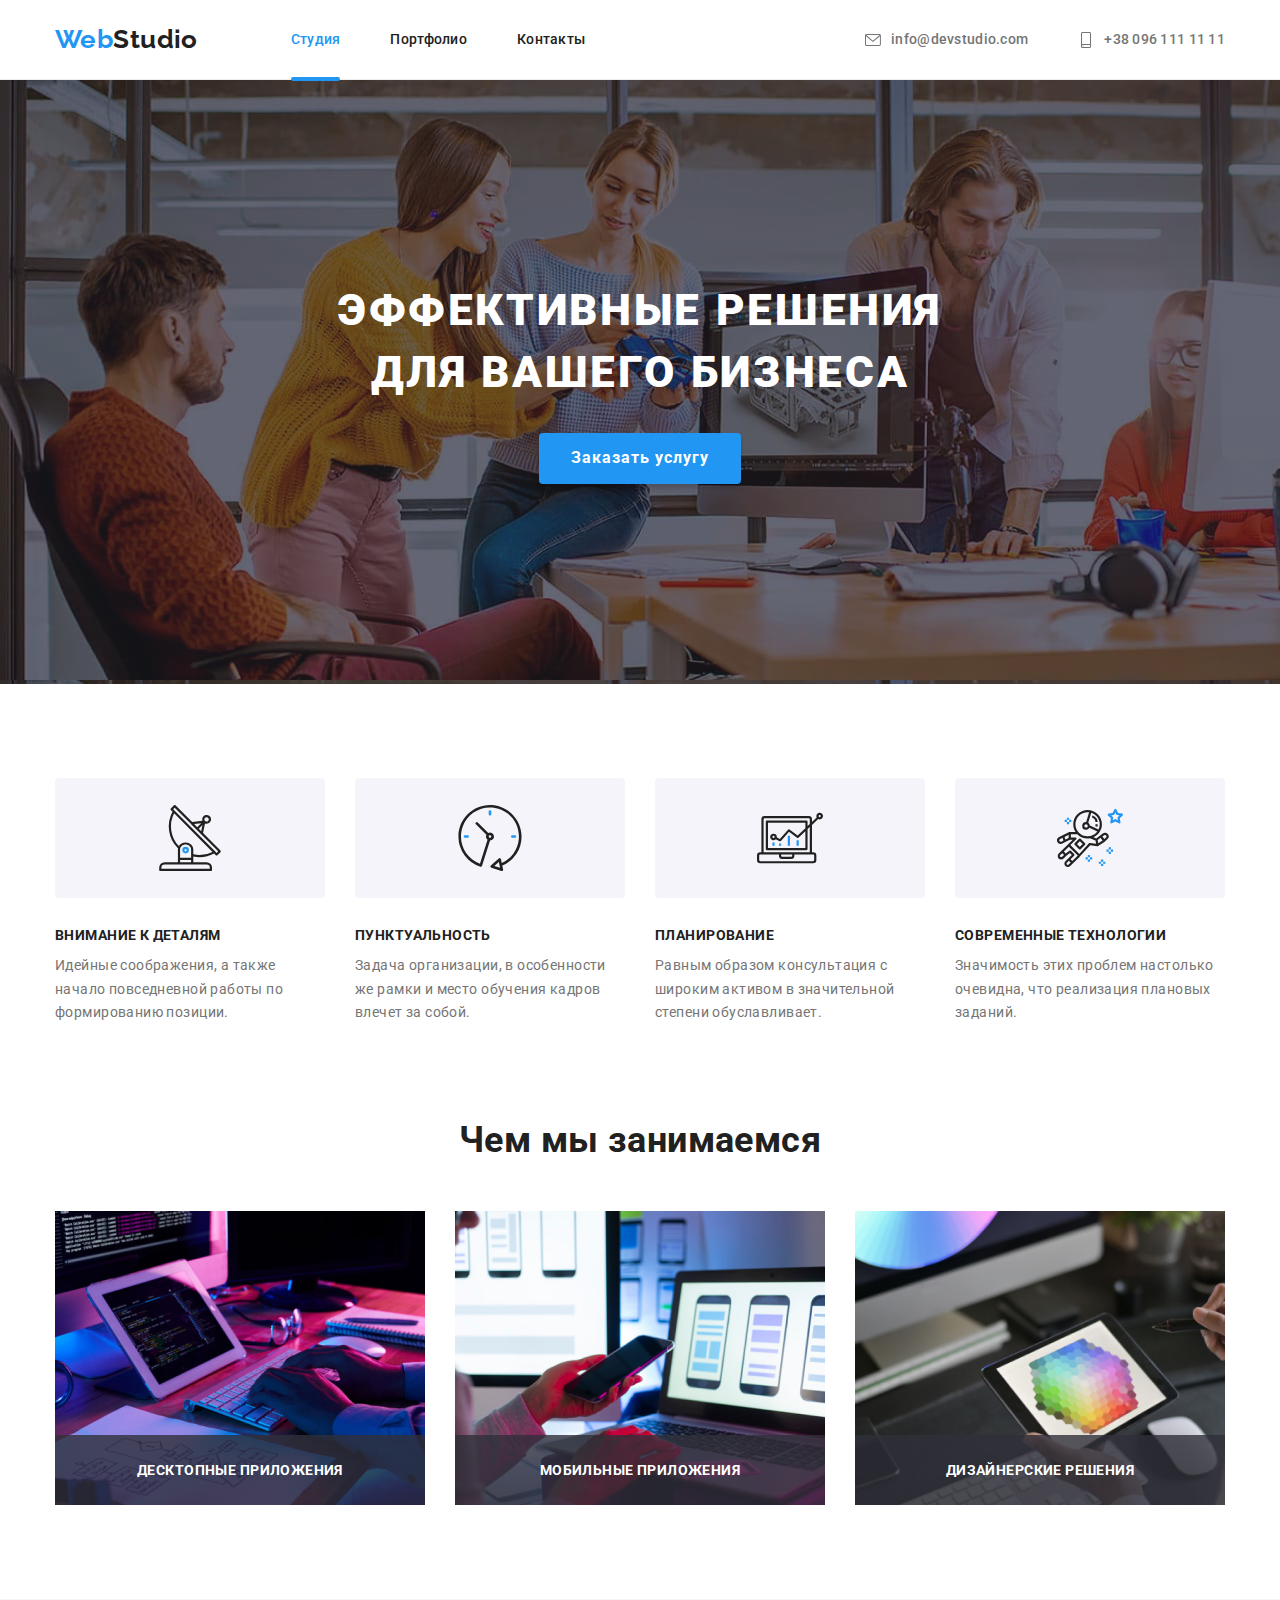
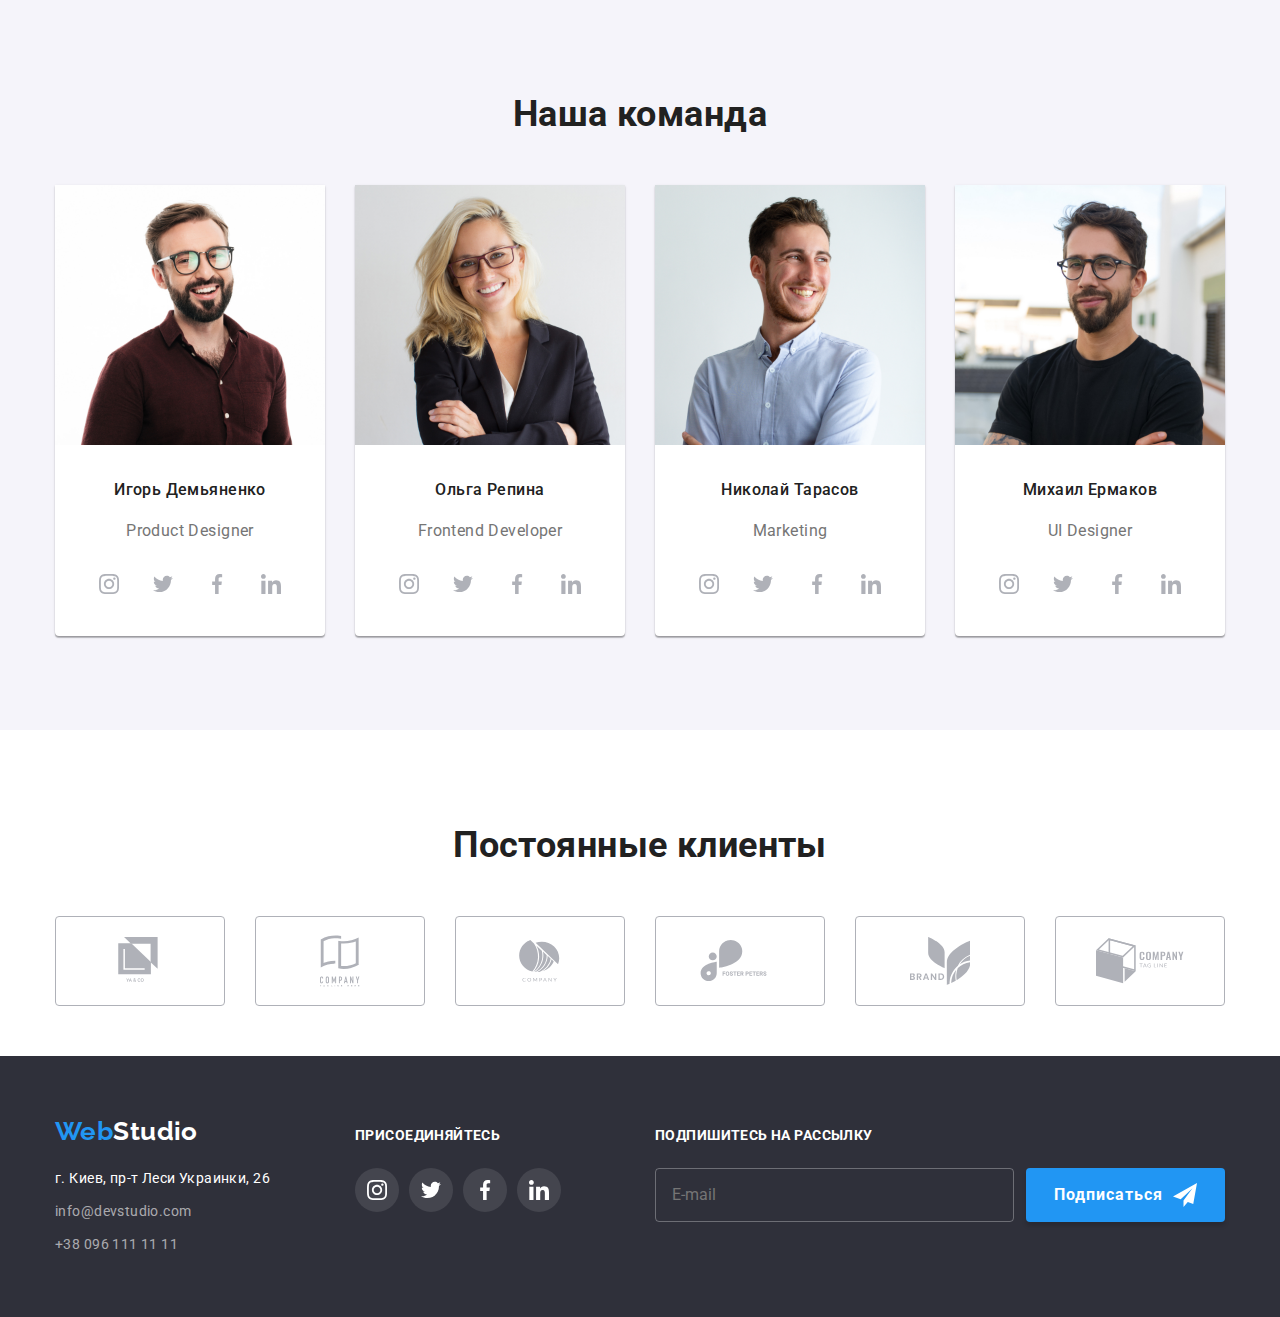
==== index.html @ aa7d192a "Добавляет проэкт с предыдущего д/з" ====
<!DOCTYPE html>
<html lang="ru">
  <head>
    <meta charset="UTF-8" />
    <meta name="viewport" content="width=device-width, initial-scale=1.0" />
    <title>Web Studio</title>
    <link rel="preconnect" href="https://fonts.gstatic.com" />
    <link
      href="https://fonts.googleapis.com/css2?family=Raleway:wght@700&family=Roboto:wght@400;500;700;900&display=swap"
      rel="stylesheet"
    />
    <link
      rel="stylesheet"
      href="https://cdnjs.cloudflare.com/ajax/libs/modern-normalize/1.0.0/modern-normalize.min.css"
    />
    <link rel="stylesheet" href="./css/common.css" />
    <link rel="stylesheet" href="./css/styles.css" />
  </head>

  <body>
    <header class="header-page">
      <div class="container header-container">
        <nav class="nav-container">
          <a href="./index.html" class="logo logo-for-header">Web<span class="logo-header">Studio</span></a>

          <ul class="site-nav list">
            <li class="site-nav-item"><a href="./index.html" class="link current">Студия</a></li>
            <li class="site-nav-item"><a href="./portfolio.html" class="link">Портфолио</a></li>
            <li class="site-nav-item"><a href="#" class="link">Контакты</a></li>
          </ul>
        </nav>
        <ul class="site-contacts list">
          <li class="site-contacts-item mail-with-margin">
            <a href="mailto:info@devstudio.com" class="link-contacts">
              <svg class="contact-icon">
                <use href="./img/icons/sprite.svg#icon-header-icon-envelope"></use>
              </svg>
              info@devstudio.com</a
            >
          </li>
          <li class="site-contacts-item">
            <a href="tel:+380961111111" class="link-contacts">
              <svg class="contact-icon">
                <use href="./img/icons/sprite.svg#icon-header-icon-smartphone"></use>
              </svg>
              +38 096 111 11 11</a
            >
          </li>
        </ul>
      </div>
    </header>
    <main>
      <!-- Герой -->

      <section class="hero">
        <div class="container">
          <div class="hero-container">
            <h1 class="hero-title">Эффективные решения для вашего бизнеса</h1>
            <button type="button" class="main-button" data-modal-open>Заказать услугу</button>
          </div>
        </div>
      </section>

      <!-- Особенности -->
      <section class="section features">
        <div class="container">
          <h2 class="section-title visually-hidden">Наши особенности</h2>
          <ul class="feature-list list">
            <li class="feature-list-item icon-antenna">
              <h3 class="title">Внимание к деталям</h3>
              <p class="text">Идейные соображения, а также начало повседневной работы по формированию позиции.</p>
            </li>
            <li class="feature-list-item icon-diagram">
              <h3 class="title">Пунктуальность</h3>
              <p class="text">Задача организации, в особенности же рамки и место обучения кадров влечет за собой.</p>
            </li>
            <li class="feature-list-item icon-clock">
              <h3 class="title">Планирование</h3>
              <p class="text">Равным образом консультация с широким активом в значительной степени обуславливает.</p>
            </li>
            <li class="feature-list-item icon-astronaut">
              <h3 class="title">Современные технологии</h3>
              <p class="text">Значимость этих проблем настолько очевидна, что реализация плановых заданий.</p>
            </li>
          </ul>
        </div>
      </section>

      <!-- Чем мы занимаемся -->
      <section class="section works">
        <div class="container">
          <h2 class="section-title">Чем мы занимаемся</h2>
          <ul class="work-list list">
            <li class="work-list-item">
              <div class="work-list-container">
                <img src="./img/box_1.jpg" alt="Программист пишет код" width="370" height="294" class="img" />
                <p class="work-description">Десктопные приложения</p>
              </div>
            </li>
            <li class="work-list-item">
              <div class="work-list-container">
                <img
                  src="./img/box_2.jpg"
                  alt="Команда дизайнеров работает над интерфейсом мобильного телефона"
                  width="370"
                  height="294"
                  class="img"
                />
                <p class="work-description">Мобильные приложения</p>
              </div>
            </li>
            <li class="work-list-item">
              <div class="work-list-container">
                <img
                  src="./img/box_3.jpg"
                  alt="Веб-дизанер работает с графическим планшетом для выбора цвета"
                  width="370"
                  height="294"
                  class="img"
                />
                <p class="work-description">Дизайнерские решения</p>
              </div>
            </li>
          </ul>
        </div>
      </section>

      <!-- Наша команда -->
      <section class="section team-section">
        <div class="container">
          <h2 class="section-title">Наша команда</h2>
          <ul class="team-list list">
            <li class="team-list-item">
              <div class="content-card-team">
                <img
                  src="./img/team_card_1.jpg"
                  alt="Портрет сотрудника веб-студии"
                  width="270"
                  height="260"
                  class="img"
                />
              </div>
              <div class="footer-card-team">
                <h3 class="title">Игорь Демьяненко</h3>
                <p lang="en" class="text">Product Designer</p>
                <ul class="social-list list">
                  <li class="social-link-item">
                    <a href="#" class="social-link link"
                      ><svg class="social-icon" width="20px" height="20px">
                        <use href="./img/icons/sprite.svg#icon-instagram"></use></svg
                    ></a>
                  </li>
                  <li class="social-link-item">
                    <a href="#" class="social-link link"
                      ><svg class="social-icon" width="20px" height="20px">
                        <use href="./img/icons/sprite.svg#icon-twitter"></use></svg
                    ></a>
                  </li>
                  <li class="social-link-item">
                    <a href="#" class="social-link link"
                      ><svg class="social-icon" width="20px" height="20px">
                        <use href="./img/icons/sprite.svg#icon-facebook"></use></svg
                    ></a>
                  </li>
                  <li class="social-link-item">
                    <a href="#" class="social-link link"
                      ><svg class="social-icon" width="20px" height="20px">
                        <use href="./img/icons/sprite.svg#icon-linkedin"></use></svg
                    ></a>
                  </li>
                </ul>
              </div>
            </li>
            <li class="team-list-item">
              <div class="content-card-team">
                <img
                  src="./img/team_card_2.jpg"
                  alt="Портрет сотрудника веб-студии"
                  width="270"
                  height="260"
                  class="img"
                />
              </div>
              <div class="footer-card-team">
                <h3 class="title">Ольга Репина</h3>
                <p lang="en" class="text">Frontend Developer</p>
                <ul class="social-list list">
                  <li class="social-link-item">
                    <a href="#" class="social-link link"
                      ><svg class="social-icon" width="20px" height="20px">
                        <use href="./img/icons/sprite.svg#icon-instagram"></use></svg
                    ></a>
                  </li>
                  <li class="social-link-item">
                    <a href="#" class="social-link link"
                      ><svg class="social-icon" width="20px" height="20px">
                        <use href="./img/icons/sprite.svg#icon-twitter"></use></svg
                    ></a>
                  </li>
                  <li class="social-link-item">
                    <a href="#" class="social-link link"
                      ><svg class="social-icon" width="20px" height="20px">
                        <use href="./img/icons/sprite.svg#icon-facebook"></use></svg
                    ></a>
                  </li>
                  <li class="social-link-item">
                    <a href="#" class="social-link link"
                      ><svg class="social-icon" width="20px" height="20px">
                        <use href="./img/icons/sprite.svg#icon-linkedin"></use></svg
                    ></a>
                  </li>
                </ul>
              </div>
            </li>
            <li class="team-list-item">
              <div class="content-card-team">
                <img
                  src="./img/team_card_3.jpg"
                  alt="Портрет сотрудника веб-студии"
                  width="270"
                  height="260"
                  class="img"
                />
              </div>
              <div class="footer-card-team">
                <h3 class="title">Николай Тарасов</h3>
                <p lang="en" class="text">Marketing</p>
                <ul class="social-list list">
                  <li class="social-link-item">
                    <a href="#" class="social-link link"
                      ><svg class="social-icon" width="20px" height="20px">
                        <use href="./img/icons/sprite.svg#icon-instagram"></use></svg
                    ></a>
                  </li>
                  <li class="social-link-item">
                    <a href="#" class="social-link link"
                      ><svg class="social-icon" width="20px" height="20px">
                        <use href="./img/icons/sprite.svg#icon-twitter"></use></svg
                    ></a>
                  </li>
                  <li class="social-link-item">
                    <a href="#" class="social-link link"
                      ><svg class="social-icon" width="20px" height="20px">
                        <use href="./img/icons/sprite.svg#icon-facebook"></use></svg
                    ></a>
                  </li>
                  <li class="social-link-item">
                    <a href="#" class="social-link link"
                      ><svg class="social-icon" width="20px" height="20px">
                        <use href="./img/icons/sprite.svg#icon-linkedin"></use></svg
                    ></a>
                  </li>
                </ul>
              </div>
            </li>
            <li class="team-list-item">
              <div class="content-card-team">
                <img
                  src="./img/team_card_4.jpg"
                  alt="Портрет сотрудника веб-студии"
                  width="270"
                  height="260"
                  class="img"
                />
              </div>
              <div class="footer-card-team">
                <h3 class="title">Михаил Ермаков</h3>
                <p lang="en" class="text">UI Designer</p>
                <ul class="social-list list">
                  <li class="social-link-item">
                    <a href="#" class="social-link"
                      ><svg class="social-icon" width="20px" height="20px">
                        <use href="./img/icons/sprite.svg#icon-instagram"></use></svg
                    ></a>
                  </li>
                  <li class="social-link-item">
                    <a href="#" class="social-link"
                      ><svg class="social-icon" width="20px" height="20px">
                        <use href="./img/icons/sprite.svg#icon-twitter"></use></svg
                    ></a>
                  </li>
                  <li class="social-link-item">
                    <a href="#" class="social-link"
                      ><svg class="social-icon" width="20px" height="20px">
                        <use href="./img/icons/sprite.svg#icon-facebook"></use></svg
                    ></a>
                  </li>
                  <li class="social-link-item">
                    <a href="#" class="social-link"
                      ><svg class="social-icon" width="20px" height="20px">
                        <use href="./img/icons/sprite.svg#icon-linkedin"></use></svg
                    ></a>
                  </li>
                </ul>
              </div>
            </li>
          </ul>
        </div>
      </section>

      <!-- Клиенты -->
      <section class="section client-section">
        <div class="container">
          <h2 class="section-title">Постоянные клиенты</h2>
          <ul class="client-list list">
            <li class="client-item">
              <a href="#" class="client-link">
                <svg class="client-icon" width="44px" height="48px">
                  <use href="./img/icons/sprite.svg#icon-logo-1"></use>
                </svg>
              </a>
            </li>
            <li class="client-item">
              <a href="#" class="client-link">
                <svg class="client-icon" width="40px" height="52px">
                  <use href="./img/icons/sprite.svg#icon-logo-2"></use>
                </svg>
              </a>
            </li>
            <li class="client-item">
              <a href="#" class="client-link">
                <svg class="client-icon" width="41px" height="42px">
                  <use href="./img/icons/sprite.svg#icon-logo-3"></use>
                </svg>
              </a>
            </li>
            <li class="client-item">
              <a href="#" class="client-link">
                <svg class="client-icon" width="80px" height="42px">
                  <use href="./img/icons/sprite.svg#icon-logo-4"></use>
                </svg>
              </a>
            </li>
            <li class="client-item">
              <a href="#" class="client-link">
                <svg class="client-icon" width="60px" height="48px">
                  <use href="./img/icons/sprite.svg#icon-logo-5"></use>
                </svg>
              </a>
            </li>
            <li class="client-item">
              <a href="#" class="client-link">
                <svg class="client-icon" width="88px" height="46px">
                  <use href="./img/icons/sprite.svg#icon-logo-6"></use>
                </svg>
              </a>
            </li>
          </ul>
        </div>
      </section>
    </main>

    <footer class="footer-page">
      <div class="container all-footer">
        <!--  ADDRESS  -->

        <div class="footer-container">
          <a href="./index.html" class="logo logo-for-footer">Web<span class="logo-footer">Studio</span></a>
          <address class="address-container">
            <ul class="address-list list">
              <li class="address-list-item">
                <a href="https://goo.gl/maps/Ahhb2B3hDKV3ZpVi9" class="text" target="_blank" rel="noopener noreferrer"
                  >г. Киев, пр-т Леси Украинки, 26</a
                >
              </li>
              <li class="address-list-item"><a href="mailto:info@devstudio.com" class="link">info@devstudio.com</a></li>
              <li class="address-list-item"><a href="tel:+380961111111" class="link">+38 096 111 11 11</a></li>
            </ul>
          </address>
        </div>

        <!--  JOIN  -->

        <div class="footer-container join-container">
          <p class="text"><strong class="join">присоединяйтесь</strong></p>
          <ul class="social-list-footer list">
            <li class="social-link-item">
              <a href="#" class="social-link social-footer"
                ><svg class="social-icon" width="20px" height="20px">
                  <use href="./img/icons/sprite.svg#icon-instagram"></use></svg
              ></a>
            </li>
            <li class="social-link-item">
              <a href="#" class="social-link social-footer"
                ><svg class="social-icon" width="20px" height="20px">
                  <use href="./img/icons/sprite.svg#icon-twitter"></use></svg
              ></a>
            </li>
            <li class="social-link-item">
              <a href="#" class="social-link social-footer"
                ><svg class="social-icon" width="20px" height="20px">
                  <use href="./img/icons/sprite.svg#icon-facebook"></use></svg
              ></a>
            </li>
            <li class="social-link-item">
              <a href="#" class="social-link social-footer"
                ><svg class="social-icon" width="20px" height="20px">
                  <use href="./img/icons/sprite.svg#icon-linkedin"></use></svg
              ></a>
            </li>
          </ul>
        </div>

        <!--  SIGN UP  -->

        <div class="footer-container mailing-container">
          <p class="text"><strong class="join">Подпишитесь на рассылку</strong></p>

          <form class="form-mailing">
            <input type="email" class="form-field-mailing" name="mailing" id="mailing" placeholder="E-mail" />
            <button type="submit" class="main-button send-btn">Подписаться</button>
          </form>
        </div>
      </div>
    </footer>

    <!--  MODAL WINDOW -->

    <div class="backdrop is-hidden" data-modal>
      <div class="modal">
        <button type="button" class="close-modal-button" data-modal-close>
          <svg class="close-button-icon" width="18px" height="18px">
            <use href="./img/icons/sprite.svg#icon-close-button"></use>
          </svg>
        </button>
        <p class="modal-title">Оставьте свои данные, мы вам перезвоним</p>

        <form class="modal-form">
          <div class="form-group">
            <label for="user-name">Имя</label>
            <div class="form-field">
              <input type="text" name="user-name" class="form-input" id="user-name" />
              <svg class="icon" width="18px" height="18px">
                <use href="./img/icons/sprite.svg#person-form"></use>
              </svg>
            </div>
          </div>

          <div class="form-group">
            <label for="user-phone">Телефон</label>
            <div class="form-field">
              <input type="tel" name="user-phone" class="form-input" id="user-phone" />
              <svg class="icon" width="18px" height="18px">
                <use href="./img/icons/sprite.svg#phone-form"></use>
              </svg>
            </div>
          </div>

          <div class="form-group">
            <label for="user-email">Почта</label>
            <div class="form-field">
              <input type="email" name="user-email" class="form-input" id="user-email" />
              <svg class="icon" width="18px" height="18px">
                <use href="./img/icons/sprite.svg#email-form"></use>
              </svg>
            </div>
          </div>

          <div class="form-group comment">
            <label for="user-comment">Комментарий</label>
            <textarea name="user-comment" id="user-comment" placeholder="Введите текст"></textarea>
          </div>

          <div class="agreement">
            <input type="checkbox" class="agreement-field visually-hidden" name="user-agreement" id="user-agreement" />
            <label for="user-agreement" class="agreement-label"
              >Соглашаюсь с рассылкой и принимаю
              <a href="#" class="agreement-conditions-link"> Условия договора</a></label
            >
          </div>
          <button type="submit" class="main-button send-modal-btn">Отправить</button>
        </form>
      </div>
    </div>
    <script src="./js/modal.js"></script>
  </body>
</html>
---- css/common.css ----
body {
  background-color: var(--primary-bg-color);
  color: var(--text-main-color);

  font-family: Roboto, sans-serif;
  font-weight: 400;
  letter-spacing: 0.03em;
  font-size: 14px;
  line-height: 1.7;
}

:root {
  --text-main-color: #757575;
  --title-text-color: #212121;
  --accent-color: #2196f3;
  --primary-bg-color: #ffffff;
  --secondary-bg-color: #2f303a;
  --primary-white-color: #ffffff;
  --secondary-white-color: rgba(255, 255, 255, 0.6);
  --primary-bg-button: #f5f4fa;
  --icons-color: #afb1b8;
}

/* основной цвет фона #FFFFFF */
/* цвет основного текста #757575 */
/*вторичный цвет #212121 */
/* акцент #2196F3 */
/* белый #FFFFFF */
/*белый с прозрачностью rgba(255, 255, 255, 0.6) */
/* цвет фона шапки и футера #2F303A */
/* вторичный цвет фона #F5F4FA */
/* 1200*/

h1,
h2,
h3,
h4,
h5,
h6 {
  margin: 0;
}

ul,
ol {
  margin: 0;
  padding: 0;
}

p {
  margin: 0;
}

.img {
  display: block;
  max-width: 100%;
  height: auto;
}

.list {
  list-style: none;
}

.link {
  text-decoration: none;
}

.container {
  width: 1200px;
  padding-left: 15px;
  padding-right: 15px;
  margin-left: auto;
  margin-right: auto;
  /* outline: 2px solid tomato; */
}

/* ======== HEADER ======== */
/* ======== Site-nav ======== */

.header-page {
  padding-top: 24px;
  padding-bottom: 24px;
  border-bottom: 1px solid #ececec;
}

.container.header-container {
  display: flex;
  align-items: center;
}

.nav-container {
  display: flex;
  align-items: center;

  margin-right: auto;
}

.logo {
  color: #2196f3;
  text-decoration: none;

  font-family: Raleway;
  font-weight: 700;
  font-size: 26px;
  line-height: 1.2;
}

.logo.logo-for-header {
  margin-right: 93px;
}

.logo-header {
  color: #212121;
}

.site-nav {
  font-weight: 500;
  line-height: 1.14;
  letter-spacing: 0.02em;

  display: flex;
}

.site-nav-item {
  margin-right: 50px;
}

.site-nav-item:last-child {
  margin-right: 0;
}

.site-nav .link {
  color: var(--title-text-color);
  text-decoration: none;
  display: block;

  transition: color 250ms cubic-bezier(0.4, 0, 0.2, 1);
}

.site-nav .link:hover,
.site-nav .link:focus {
  color: var(--accent-color);
}

.link.current {
  position: relative;
  display: inline-block;
  color: var(--accent-color);
}

.link.current::after {
  content: '';
  position: absolute;
  display: block;
  width: 100%;
  height: 4px;
  bottom: -212%;
  left: 0;
  background-color: var(--accent-color);
  border-radius: 2px;
}

/* ========= Contacts ========= */

.site-contacts {
  font-weight: 500;
  line-height: 1.14;
  letter-spacing: 0.02em;

  display: flex;
  align-items: center;
}

.link-contacts {
  color: var(--text-main-color);
  text-decoration: none;

  transition: color 250ms cubic-bezier(0.4, 0, 0.2, 1);
}

.link-contacts:hover,
.link-contacts:focus {
  color: var(--accent-color);
}

.mail-with-margin {
  margin-right: 50px;
}

.link-contacts {
  display: flex;
  justify-content: center;
  padding-top: 2px;
  padding-bottom: 2px;
}

.contact-icon {
  fill: currentColor;
  width: 16px;
  height: 16px;
  margin-right: 10px;
}

/* ======== END HEADER ======== */

/* ======== FOOTER ======== */

.container.all-footer {
  display: flex;
  align-items: baseline;
  justify-content: space-between;
}

/* ======== ADDRESS ======== */

.footer-container {
  width: 270px;
}

.logo.logo-for-footer {
  display: block;
  margin-bottom: 20px;
}

.logo-footer {
  color: #ffffff;
}

.footer-page {
  padding-top: 60px;
  padding-bottom: 60px;
  background-color: var(--secondary-bg-color);
}

.address-container {
  display: flex;
  align-items: center;
}

.address-list {
  font-style: normal;
  font-size: 14px;
  line-height: 1.7;

  display: flex;
  flex-direction: column;
}

.address-list-item {
  margin-bottom: 9px;
}

.address-list-item:last-child {
  margin-bottom: 0;
}

.address-list-item .text {
  color: var(--primary-white-color);
  text-decoration: none;
}

.address-list-item > .link {
  color: var(--secondary-white-color);
  text-decoration: none;

  transition: color 250ms cubic-bezier(0.4, 0, 0.2, 1);
}

.address-list-item > .link:hover,
.address-list-item > .link:focus {
  color: var(--accent-color);
}

/* ======== END ADDRESS ======== */

/* ======== JOIN SOCIAL LINKS ======== */

.join {
  text-transform: uppercase;
}

.footer-container > .text {
  margin-bottom: 20px;
  color: var(--primary-white-color);
}

.social-list-footer {
  display: flex;
}

.social-link.social-footer {
  background-color: rgba(255, 255, 255, 0.1);
  border-radius: 50%;
  color: #ffffff;
}
/* ======== END JOIN SOCIAL LINKS ======== */

/* ======== SIGN UP FORM ======== */

.footer-container.mailing-container {
  width: 570px;
}

.main-button.send-btn {
  padding-right: 28px;
  padding-left: 28px;
  display: flex;
  justify-content: center;
  align-items: center;
}

.main-button.send-btn::after {
  content: '';
  display: inline-block;
  width: 24px;
  height: 24px;
  margin-left: 10px;

  background-image: url(../img/icons/send.svg);
  background-size: contain;
  background-repeat: no-repeat;
}

.form-mailing {
  display: flex;
}

.form-field-mailing {
  display: block;
  background-color: transparent;
  border: 1px solid rgba(255, 255, 255, 0.3);
  border-radius: 4px;
  outline: none;

  flex-grow: 1;
  padding: 16px 16px;
  margin-right: 12px;

  font-size: 16px;
  line-height: 1.25;
  color: #fff;

  transition: border-color 250ms cubic-bezier(0.4, 0, 0.2, 1);
}

.form-field-mailing:focus {
  border-color: var(--accent-color);
}

.form-field-mailing input::placeholder {
  font-size: 16px;
  line-height: 1.25;
  color: rgba(255, 255, 255, 0.6);
}

/* ======== END SIGN UP FORM ======== */

/* ======== END FOOTER ======== */

/* Hidden header */

.visually-hidden {
  position: absolute !important;
  clip: rect(1px 1px 1px 1px);
  clip: rect(1px, 1px, 1px, 1px);
  padding: 0 !important;
  border: 0 !important;
  height: 1px !important;
  width: 1px !important;
  overflow: hidden;
}

/* ======== END FOOTER ======== */
---- css/styles.css ----
/* ======== index.html ======== */

/* ================= HERO ================= */

.hero {
  text-align: center;

  border-color: var(--secondary-bg-color);
  background-image: linear-gradient(to right, rgba(47, 48, 58, 0.4), rgba(47, 48, 58, 0.4)), url(../img/hero.jpg);
  max-width: 1600px;
  margin-right: auto;
  margin-left: auto;
}

.hero-container {
  max-width: 700px;
  margin-left: auto;
  margin-right: auto;
  padding-bottom: 200px;
  padding-top: 200px;
}

.hero-title {
  color: #ffffff;

  font-weight: 900;
  font-size: 44px;
  line-height: 1.4;
  letter-spacing: 0.06em;
  text-transform: uppercase;

  margin-bottom: 30px;
}

.main-button {
  padding: 10px 32px;

  color: #ffffff;
  background-color: var(--accent-color);
  box-shadow: 0px 4px 4px rgba(0, 0, 0, 0.15);
  border-radius: 4px;
  border: none;

  font-family: inherit;
  font-weight: 700;
  font-size: 16px;
  line-height: 1.9;
  letter-spacing: 0.06em;
  cursor: pointer;
  transition: background-color 250ms cubic-bezier(0.4, 0, 0.2, 1);
}

.main-button:hover,
.main-button:focus {
  background-color: #188ce8;
}

/* ======== END HERO ======== */

/* ======== COMPONENTS ======== */

.section .section-title {
  color: var(--title-text-color);

  font-weight: 700;
  font-size: 36px;
  line-height: 1.17;
  text-align: center;

  margin-bottom: 50px;
}

/* ======== END COMPONENTS ======== */

/* ======== FEATURES ======== */

.section.features {
  padding-top: 94px;
  padding-bottom: 47px;
}

.feature-list {
  display: flex;
  flex-wrap: wrap;

  padding: 0;
  margin-top: -30px;
  margin-right: -30px;
  margin-bottom: 0;
}

.feature-list-item {
  flex-basis: calc(100% / 4 - 30px);
  margin-top: 30px;
  margin-right: 30px;
}

.feature-list-item:last-child {
  margin-right: 0;
}

.feature-list-item::before {
  content: '';
  display: block;
  height: 120px;
  background-color: var(--primary-bg-button);
  background-repeat: no-repeat;
  background-position: center;
  border-radius: 4px;
  margin-bottom: 30px;
}

.icon-antenna::before {
  content: '';
  background-image: url(../img/icons/features-antenna.svg);
  background-size: 66px 70px;
}

.icon-clock::before {
  content: '';
  background-image: url(../img/icons/features-clock.svg);
  background-size: 66px 70px;
}

.icon-diagram::before {
  content: '';
  background-image: url(../img/icons/features-diagram.svg);
  background-size: 66px 70px;
}

.icon-astronaut::before {
  content: '';
  background-image: url(../img/icons/features-astronaut.svg);
  background-size: 66px 70px;
}

.feature-list .title {
  color: var(--title-text-color);

  font-weight: 700;
  font-size: 14px;
  line-height: 1.14;
  text-transform: uppercase;

  margin-bottom: 10px;
}

/* ======== END FEATURES ======== */

/* ======== WORKS ======== */

.section.works {
  padding-top: 47px;
  padding-bottom: 94px;
}

.work-list {
  display: flex;
  align-items: center;

  margin-top: -30px;
  margin-right: -30px;
}

.work-list-item {
  margin-top: 30px;
  margin-right: 30px;
  width: calc(100% / 3 - 30px);
}

.work-list-container {
  position: relative;
  display: flex;
  justify-content: center;
  align-items: flex-end;
}

.work-list-container::before {
  content: '';
  position: absolute;
  left: 0;
  bottom: 0;
  width: 100%;
  height: 70px;
  background-color: rgba(47, 48, 58, 0.8);
}

.work-description {
  position: absolute;
  bottom: 27px;

  text-transform: uppercase;
  font-weight: 700;
  color: var(--primary-white-color);
  line-height: 1.143;

  /* overflow-x: auto; */
}

/* ======== END WORKS ======== */

/* ======== OUR TEAM ======== */

.team-list {
  display: flex;
  flex-wrap: wrap;
  margin-top: -30px;
  margin-right: -30px;
  margin-bottom: 0;
  padding-left: 0;
}

.team-list-item {
  background-color: #ffffff;

  margin-top: 30px;
  margin-right: 30px;
  flex-basis: calc(100% / 4 - 30px);

  border-radius: 0px 0px 4px 4px;
  box-shadow: 0px 1px 3px rgba(0, 0, 0, 0.12), 0px 1px 1px rgba(0, 0, 0, 0.14), 0px 2px 1px rgba(0, 0, 0, 0.2);
}

.team-list-item:last-child {
  margin-right: 0;
}

.footer-card-team {
  padding-top: 30px;
  padding-bottom: 30px;
}

.team-list .title {
  color: var(--title-text-color);

  font-weight: 500;
  font-size: 16px;
  line-height: 1.9;
  text-align: center;

  margin-bottom: 10px;
}

.team-list .text {
  font-size: 16px;
  line-height: 1.9;
  margin-bottom: 16px;
}

.team-list-item {
  text-align: center;
}

.team-section {
  background-color: #f5f4fa;
  padding-bottom: 94px;
  padding-top: 94px;
}

/* ======== END OUR TEAM ======== */

/* ======== SOCIAL LINKS ========= */

.social-list {
  display: flex;
  justify-content: center;
}

.social-link {
  display: inline-flex;
  justify-content: center;
  align-items: center;
  color: #afb1b8;
  width: 44px;
  height: 44px;
  border-radius: 50%;

  transition: color 250ms cubic-bezier(0.4, 0, 0.2, 1), background-color 250ms cubic-bezier(0.4, 0, 0.2, 1),
    border-radius 250ms cubic-bezier(0.4, 0, 0.2, 1);
}

.social-link-item:not(:nth-last-child(1)) {
  margin-right: 10px;
}

.social-icon {
  fill: currentColor;
  transition: fill 250ms cubic-bezier(0.4, 0, 0.2, 1);
}

.social-link:hover,
.social-link:focus {
  color: #ffffff;
  background-color: var(--accent-color);
  border-radius: 50%;
}

/* ======== END SOCIAL LINKS ======== */

/* ======== OUR CLIENTS ======== */

.client-section {
  padding-top: 94px;
  padding-bottom: 50px;
}

.client-list {
  display: flex;
  flex-wrap: wrap;
  margin-top: -30px;
  margin-right: -30px;
}

.client-item {
  margin-top: 30px;
  margin-right: 30px;
  flex-basis: calc(100% / 6 - 30px);
}

.client-link {
  display: flex;
  justify-content: center;
  align-items: center;
  width: 100%;
  height: 90px;

  color: var(--icons-color);
  border: 1px solid #afb1b8;
  border-radius: 4px;

  transition: color 250ms cubic-bezier(0.4, 0, 0.2, 1), border 250ms cubic-bezier(0.4, 0, 0.2, 1);
}

.client-link:hover,
.client-link:focus {
  color: var(--accent-color);
  border: 1px solid var(--accent-color);
}

.client-icon {
  fill: currentColor;
  transition: fill 250ms cubic-bezier(0.4, 0, 0.2, 1);
}
/* ======== END OUR CLIENTS ======== */

/* ======== portfolio.html ======== */

.portfolio-section {
  padding-top: 94px;
  padding-bottom: 94px;
}

/* ======== FILTERS MENU ======== */

.filter-list {
  display: flex;
  justify-content: center;
  margin-bottom: 50px;
}

.filter-list-item:not(:nth-last-child(1)) {
  margin-right: 8px;
}

.button {
  color: var(--title-text-color);
  background-color: var(--primary-bg-button);

  font-family: inherit;
  font-weight: 500;
  font-size: 16px;
  line-height: 1.6;
  letter-spacing: 0.03em;
  margin-right: 8px;

  border: none;
  padding: 6px 22px;
  border-radius: 4px;

  transition: color 250ms cubic-bezier(0.4, 0, 0.2, 1), background-color 250ms cubic-bezier(0.4, 0, 0.2, 1),
    box-shadow 250ms cubic-bezier(0.4, 0, 0.2, 1);
}

.button:hover,
.button:focus {
  color: var(--primary-white-color);
  background-color: var(--accent-color);
  box-shadow: 0px 3px 1px rgba(0, 0, 0, 0.1), 0px 1px 2px rgba(0, 0, 0, 0.08), 0px 2px 2px rgba(0, 0, 0, 0.12);
}

/* ======== END FILTERS MENU ======== */

/* ======== EXAMPLES ======== */

.example-list {
  display: flex;
  flex-wrap: wrap;
  margin-right: -30px;
  margin-top: -30px;
}

.item {
  margin-right: 30px;
  margin-top: 30px;
  width: calc((100% - 90px) / 3);
  border: 1px solid #eeeeee;
}

.link-card {
  display: block;

  transition: box-shadow 250ms cubic-bezier(0.4, 0, 0.2, 1);
}

.link-card:hover,
.link-card:focus {
  box-shadow: 0px 4px 4px rgba(0, 0, 0, 0.25);
}

.example-list {
  text-decoration: none;
  color: var(--text-main-color);
}

.example-img {
  position: relative;
  overflow: hidden;
}

.example-content-description {
  position: absolute;
  bottom: 0;
  left: 0;
  width: 100%;
  height: 100%;
  padding: 62px 24px;

  font-size: 18px;
  line-height: 1.555;
  color: var(--primary-white-color);
  background-color: rgba(33, 150, 243, 0.9);

  transform: translateY(100%);
  transition: transform 250ms cubic-bezier(0.4, 0, 0.2, 1), opacity 250ms cubic-bezier(0.4, 0, 0.2, 1);
}

.link-card:hover .example-content-description,
.link-card:focus .example-content-description {
  transform: translateY(0);
}

.card-footer {
  padding: 24px 20px;
}

.card-footer .title {
  color: var(--title-text-color);

  font-weight: 700;
  font-size: 18px;
  line-height: 2;
  letter-spacing: 0.06em;
  margin-bottom: 4px;
  margin-top: 0;
}

.card-footer .text {
  font-size: 16px;
  line-height: 1.9;
  margin: 0;
  color: var(--text-main-color);
}

/* ======== END EXAMPLES ======== */

/* ======== MODAL WINDOW ======== */

.backdrop.is-hidden {
  visibility: hidden;
  opacity: 0;
  pointer-events: none;
}

.backdrop.is-hidden .modal {
  transform: translate(-50%, -50%) scale(1.2);
}

.backdrop {
  position: fixed;
  top: 0;
  left: 0;
  width: 100%;
  height: 100%;
  z-index: 100;
  background-color: rgba(0, 0, 0, 0.2);

  visibility: visible;
  opacity: 1;
  transition: opacity 250ms cubic-bezier(0.4, 0, 0.2, 1);
}

.modal {
  position: absolute;
  top: 50%;
  left: 50%;
  transform: translate(-50%, -50%) scale(1);
  transition: transform 250ms cubic-bezier(0.4, 0, 0.2, 1);
  visibility: visible;

  min-height: 580px;
  min-width: 528px;
  padding: 40px;

  background-color: #fff;
}

.close-modal-button {
  position: absolute;
  top: 8px;
  right: 8px;

  display: flex;
  justify-content: center;
  align-items: center;

  width: 30px;
  height: 30px;
  border-radius: 50%;
  border: 1px solid rgba(0, 0, 0, 0.1);
  padding: 6px;

  background-color: transparent;

  cursor: pointer;
}

.close-button-icon {
  transition: fill 250ms cubic-bezier(0.4, 0, 0.2, 1);
}

.close-modal-button:hover .close-button-icon,
.close-modal-button:focus .close-button-icon {
  fill: var(--accent-color);
}

.modal-title {
  font-weight: 700;
  font-size: 20px;
  line-height: 1.15;
  text-align: center;
  color: var(--title-text-color);

  margin-bottom: 12px;
}

.form-group {
  display: flex;
  flex-direction: column;

  margin-bottom: 10px;
}

.form-group label {
  margin-bottom: 4px;
  font-size: 12px;
  line-height: 1.167;
  letter-spacing: 0.01em;
}

.form-input {
  width: 100%;
  height: 40px;
  padding-left: 42px;
  padding-right: 12px;
  padding-top: 11px;
  padding-bottom: 11px;
  border: 1px solid rgba(33, 33, 33, 0.2);
  border-radius: 4px;
  outline: none;

  transition: border-color 250ms cubic-bezier(0.4, 0, 0.2, 1);
}

.form-field {
  position: relative;
}

.icon {
  display: inline-block;
  position: absolute;
  top: 50%;
  left: 15px;
  transform: translateY(-50%);
  color: currentColor;

  transition: fill 250ms cubic-bezier(0.4, 0, 0.2, 1);
}

.form-input:focus {
  border-color: var(--accent-color);
}

.form-input:focus + .icon {
  fill: var(--accent-color);
}

.form-group.comment {
  margin-bottom: 20px;
}

.form-group.comment textarea {
  width: 100%;
  height: 120px;
  resize: none;
  border: 1px solid rgba(33, 33, 33, 0.2);
  border-radius: 4px;
  outline: none;
  padding: 12px 16px;

  transition: border 250ms cubic-bezier(0.4, 0, 0.2, 1);
}

.form-group.comment textarea:focus {
  border: 1px solid var(--accent-color);
}

.form-group.comment textarea::placeholder {
  font-size: 12px;
  line-height: 1.667;
  letter-spacing: 0.01em;

  color: rgba(117, 117, 117, 0.5);
}

.agreement {
  text-align: center;
  margin-bottom: 30px;
}

.agreement-label::before {
  content: '';
  display: inline-block;
  width: 16px;
  height: 15px;
  border: 2px solid rgba(33, 33, 33, 1);
  border-radius: 2px;
  vertical-align: text-top;

  margin-right: 8px;
}

.agreement-field:checked + .agreement-label::before {
  background-color: var(--accent-color);
  background-image: url(../img/icons/vector.svg);
  background-size: 11px 8px;
  background-repeat: no-repeat;
  background-position: center;
  border: none;
}

.agreement-conditions-link {
  color: var(--accent-color);
}

.main-button.send-modal-btn {
  display: block;
  padding-right: 55px;
  padding-left: 55px;
  margin-right: auto;
  margin-left: auto;
}

/* ======== END MODAL WINDOW ======== */ ;
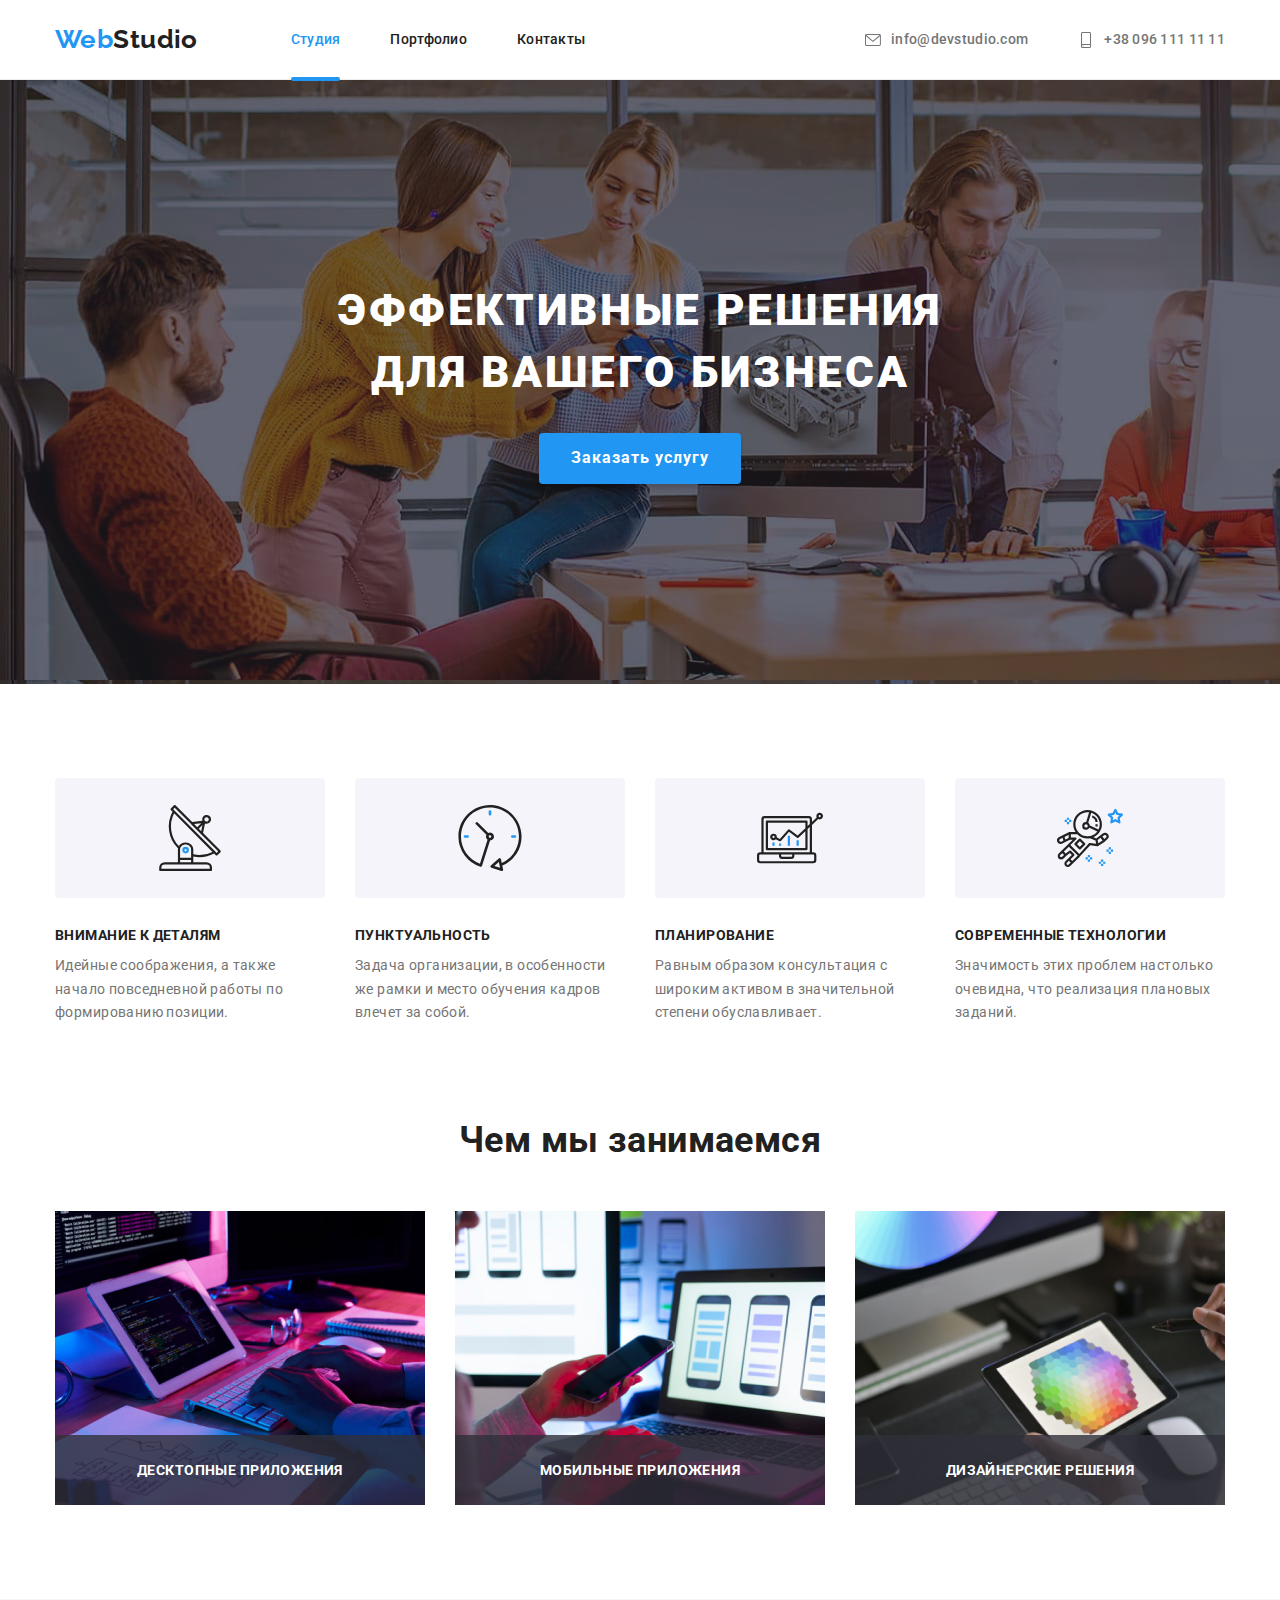
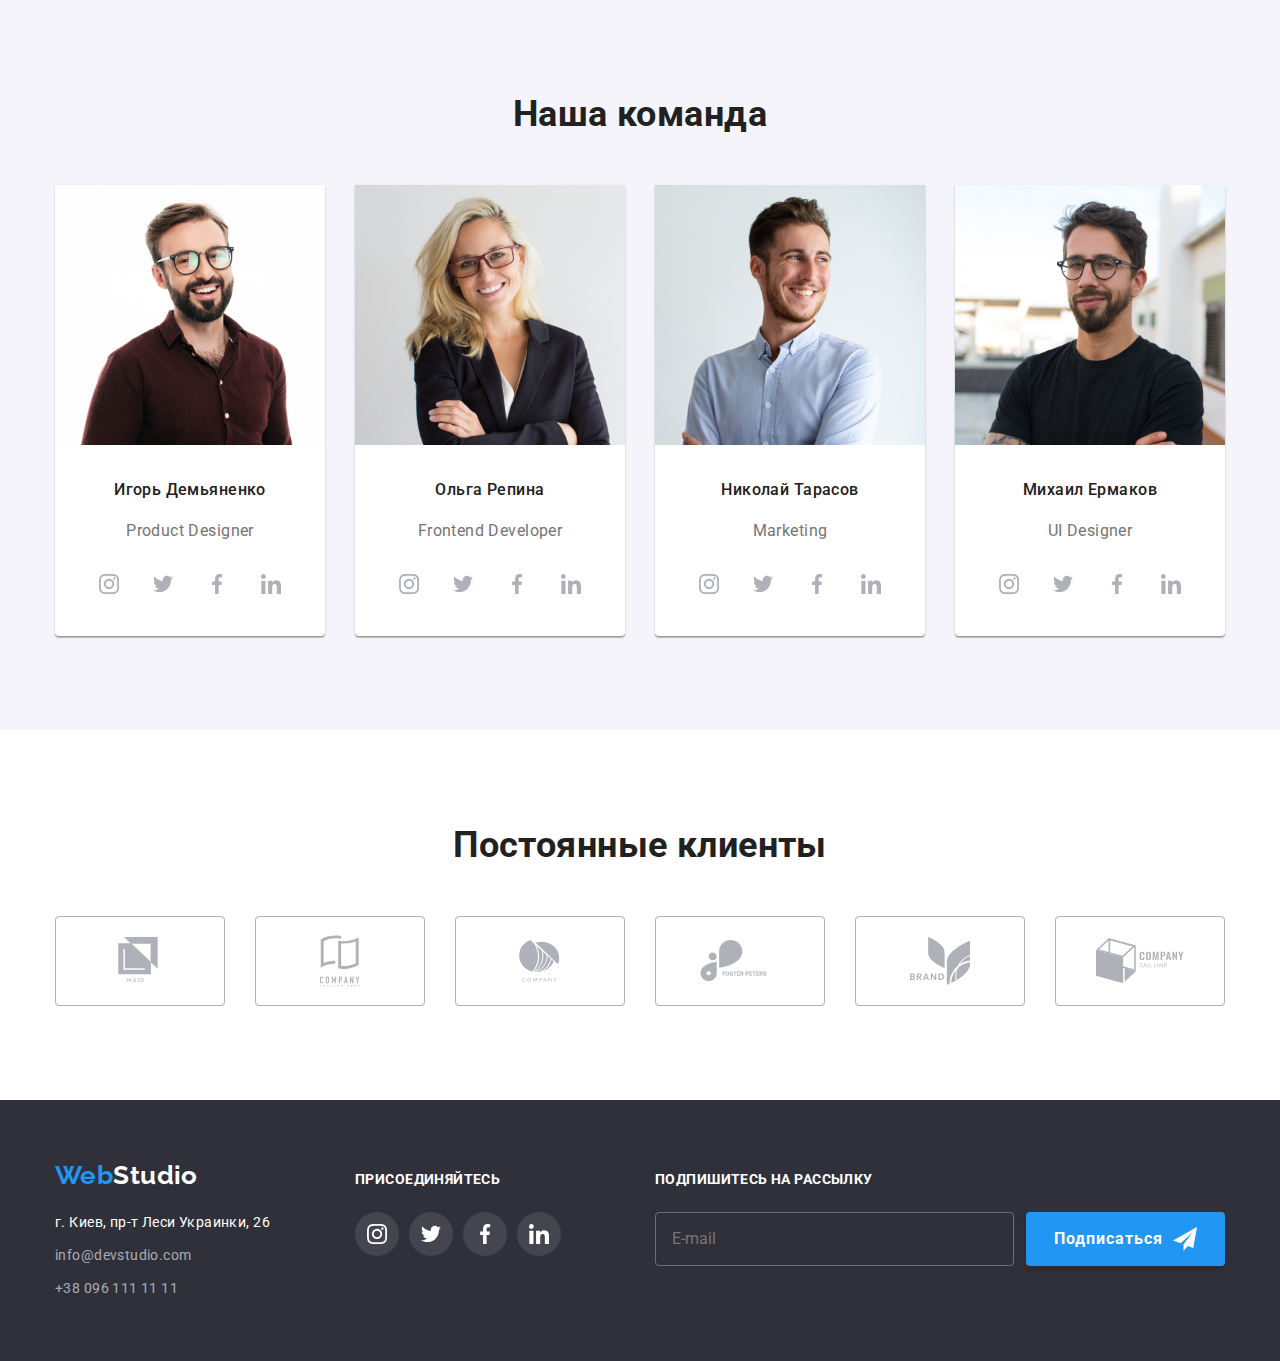
==== commit 83356181: "Добавляет SASS для index.html" ====
--- a/index.html
+++ b/index.html
@@ -13,6 +13,7 @@
       rel="stylesheet"
       href="https://cdnjs.cloudflare.com/ajax/libs/modern-normalize/1.0.0/modern-normalize.min.css"
     />
+    <link rel="stylesheet" href="./css/main.min.css" />
     <link rel="stylesheet" href="./css/common.css" />
     <link rel="stylesheet" href="./css/styles.css" />
   </head>
@@ -31,7 +32,7 @@
         </nav>
         <ul class="site-contacts list">
           <li class="site-contacts-item mail-with-margin">
-            <a href="mailto:info@devstudio.com" class="link-contacts">
+            <a href="mailto:info@devstudio.com" class="site-link-contacts">
               <svg class="contact-icon">
                 <use href="./img/icons/sprite.svg#icon-header-icon-envelope"></use>
               </svg>
@@ -39,7 +40,7 @@
             >
           </li>
           <li class="site-contacts-item">
-            <a href="tel:+380961111111" class="link-contacts">
+            <a href="tel:+380961111111" class="site-link-contacts">
               <svg class="contact-icon">
                 <use href="./img/icons/sprite.svg#icon-header-icon-smartphone"></use>
               </svg>
@@ -51,7 +52,6 @@
     </header>
     <main>
       <!-- Герой -->
-
       <section class="hero">
         <div class="container">
           <div class="hero-container">
@@ -62,7 +62,7 @@
       </section>
 
       <!-- Особенности -->
-      <section class="section features">
+      <section class="section">
         <div class="container">
           <h2 class="section-title visually-hidden">Наши особенности</h2>
           <ul class="feature-list list">
@@ -87,7 +87,7 @@
       </section>
 
       <!-- Чем мы занимаемся -->
-      <section class="section works">
+      <section class="section-works">
         <div class="container">
           <h2 class="section-title">Чем мы занимаемся</h2>
           <ul class="work-list list">
@@ -126,7 +126,7 @@
       </section>
 
       <!-- Наша команда -->
-      <section class="section team-section">
+      <section class="section section-team">
         <div class="container">
           <h2 class="section-title">Наша команда</h2>
           <ul class="team-list list">
@@ -299,7 +299,7 @@
       </section>
 
       <!-- Клиенты -->
-      <section class="section client-section">
+      <section class="section">
         <div class="container">
           <h2 class="section-title">Постоянные клиенты</h2>
           <ul class="client-list list">
--- a/css/main.min.css
+++ b/css/main.min.css
@@ -0,0 +1,2 @@
+:root{--text-main-color: #757575;--title-text-color: #212121;--accent-color: #2196f3;--primary-bg-color: #ffffff;--secondary-bg-color: #2f303a;--primary-white-color: #ffffff;--secondary-white-color: rgba(255, 255, 255, 0.6);--primary-bg-button: #f5f4fa;--icons-color: #afb1b8}.visually-hidden{position:absolute !important;clip:rect(1px 1px 1px 1px);clip:rect(1px, 1px, 1px, 1px);padding:0 !important;border:0 !important;height:1px !important;width:1px !important;overflow:hidden}h1,h2,h3,h4,h5,h6{margin:0}ul,ol{margin:0;padding:0}p{margin:0}.img{display:block;max-width:100%;height:auto}.list{list-style:none}.link{text-decoration:none}body{background-color:var(--primary-bg-color);color:var(--text-main-color);font-family:Roboto, sans-serif;font-weight:400;letter-spacing:0.03em;font-size:14px;line-height:1.7}.section{padding-top:94px;padding-bottom:94px}.section-team{background-color:#f5f4fa}.section-works{padding-bottom:94px}.section-title{color:var(--title-text-color);font-weight:700;font-size:36px;line-height:1.17;text-align:center;margin-bottom:50px}.container{width:1200px;padding-left:15px;padding-right:15px;margin-left:auto;margin-right:auto}.container.header-container{display:flex;align-items:center}.container.all-footer{display:flex;align-items:baseline;justify-content:space-between}.hero-container{max-width:700px;margin-left:auto;margin-right:auto;padding-bottom:200px;padding-top:200px}.logo{color:#2196f3;text-decoration:none;font-family:Raleway;font-weight:700;font-size:26px;line-height:1.2}.logo.logo-for-header{margin-right:93px}.logo-header{color:#212121}.logo.logo-for-footer{display:block;margin-bottom:20px}.logo-footer{color:#ffffff}.social-list{display:flex;justify-content:center}.social-link-item:not(:nth-last-child(1)){margin-right:10px}.social-link{display:inline-flex;justify-content:center;align-items:center;color:#afb1b8;width:44px;height:44px;border-radius:50%;transition:color 250ms cubic-bezier(0.4, 0, 0.2, 1),background-color 250ms cubic-bezier(0.4, 0, 0.2, 1),border-radius 250ms cubic-bezier(0.4, 0, 0.2, 1)}.social-link:hover,.social-link:focus{color:#ffffff;background-color:var(--accent-color);border-radius:50%}.social-footer{background-color:rgba(255,255,255,0.1);border-radius:50%;color:#ffffff}.social-icon{fill:currentColor;transition:fill 250ms cubic-bezier(0.4, 0, 0.2, 1)}.social-list-footer{display:flex}.main-button.send-btn{padding-right:28px;padding-left:28px;display:flex;justify-content:center;align-items:center}.main-button.send-btn::after{content:'';display:inline-block;width:24px;height:24px;margin-left:10px;background-image:url(../img/icons/send.svg);background-size:contain;background-repeat:no-repeat}.main-button{padding:10px 32px;color:#ffffff;background-color:var(--accent-color);box-shadow:0px 4px 4px rgba(0,0,0,0.15);border-radius:4px;border:none;font-family:inherit;font-weight:700;font-size:16px;line-height:1.9;letter-spacing:0.06em;cursor:pointer;transition:background-color 250ms cubic-bezier(0.4, 0, 0.2, 1)}.main-button:hover,.main-button:focus{background-color:#188ce8}.header-page{padding-top:24px;padding-bottom:24px;border-bottom:1px solid #ececec}.nav-container{display:flex;align-items:center;margin-right:auto}.site-nav{font-weight:500;line-height:1.14;letter-spacing:0.02em;display:flex}.site-nav .link{color:var(--title-text-color);text-decoration:none;display:block;transition:color 250ms cubic-bezier(0.4, 0, 0.2, 1)}.site-nav .link:hover,.site-nav .link:focus{color:var(--accent-color)}.site-nav-item{margin-right:50px}.site-nav-item:last-child{margin-right:0}.link.current{position:relative;display:inline-block;color:var(--accent-color)}.link.current::after{content:'';position:absolute;display:block;width:100%;height:4px;bottom:-212%;left:0;background-color:var(--accent-color);border-radius:2px}.site-contacts{font-weight:500;line-height:1.14;letter-spacing:0.02em;display:flex;align-items:center}.site-link-contacts{color:var(--text-main-color);text-decoration:none;display:flex;justify-content:center;padding-top:2px;padding-bottom:2px;transition:color 250ms cubic-bezier(0.4, 0, 0.2, 1)}.site-link-contacts:hover,.site-link-contacts:focus{color:var(--accent-color)}.site-contacts-item.mail-with-margin{margin-right:50px}.contact-icon{fill:currentColor;width:16px;height:16px;margin-right:10px}.hero{text-align:center;border-color:var(--secondary-bg-color);background-image:linear-gradient(to right, rgba(47,48,58,0.4), rgba(47,48,58,0.4)),url(../img/hero.jpg);max-width:1600px;margin-right:auto;margin-left:auto}.hero-title{color:#ffffff;font-weight:900;font-size:44px;line-height:1.4;letter-spacing:0.06em;text-transform:uppercase;margin-bottom:30px}.feature-list{display:flex;flex-wrap:wrap;padding:0;margin-top:-30px;margin-right:-30px;margin-bottom:0}.feature-list-item{flex-basis:calc(100% / 4 - 30px);margin-top:30px;margin-right:30px}.feature-list-item:last-child{margin-right:0}.feature-list-item::before{content:'';display:block;height:120px;background-color:var(--primary-bg-button);background-repeat:no-repeat;background-position:center;border-radius:4px;margin-bottom:30px}.feature-list-item.icon-antenna::before{content:'';background-image:url(../img/icons/features-antenna.svg);background-size:66px 70px}.feature-list-item.icon-clock::before{content:'';background-image:url(../img/icons/features-clock.svg);background-size:66px 70px}.feature-list-item.icon-diagram::before{content:'';background-image:url(../img/icons/features-diagram.svg);background-size:66px 70px}.feature-list-item.icon-astronaut::before{content:'';background-image:url(../img/icons/features-astronaut.svg);background-size:66px 70px}.feature-list-item .title{color:var(--title-text-color);font-weight:700;font-size:14px;line-height:1.14;text-transform:uppercase;margin-bottom:10px}.work-list{display:flex;align-items:center;margin-top:-30px;margin-right:-30px}.work-list-item{margin-top:30px;margin-right:30px;width:calc(100% / 3 - 30px)}.work-list-container{position:relative;display:flex;justify-content:center;align-items:flex-end}.work-list-container::before{content:'';position:absolute;left:0;bottom:0;width:100%;height:70px;background-color:rgba(47,48,58,0.8)}.work-description{position:absolute;bottom:27px;text-transform:uppercase;font-weight:700;color:var(--primary-white-color);line-height:1.143}.team-list{display:flex;flex-wrap:wrap;margin-top:-30px;margin-right:-30px;margin-bottom:0;padding-left:0}.team-list-item{background-color:#ffffff;margin-top:30px;margin-right:30px;flex-basis:calc(100% / 4 - 30px);text-align:center;border-radius:0px 0px 4px 4px;box-shadow:0px 1px 3px rgba(0,0,0,0.12),0px 1px 1px rgba(0,0,0,0.14),0px 2px 1px rgba(0,0,0,0.2)}.team-list-item:last-child{margin-right:0}.footer-card-team{padding-top:30px;padding-bottom:30px}.footer-card-team .text{font-size:16px;line-height:1.9;margin-bottom:16px}.footer-card-team .title{color:var(--title-text-color);font-weight:500;font-size:16px;line-height:1.9;text-align:center;margin-bottom:10px}.client-list{display:flex;flex-wrap:wrap;margin-top:-30px;margin-right:-30px}.client-item{margin-top:30px;margin-right:30px;flex-basis:calc(100% / 6 - 30px)}.client-item .client-icon{fill:currentColor;transition:fill 250ms cubic-bezier(0.4, 0, 0.2, 1)}.client-link{display:flex;justify-content:center;align-items:center;width:100%;height:90px;color:var(--icons-color);border:1px solid #afb1b8;border-radius:4px;transition:color 250ms cubic-bezier(0.4, 0, 0.2, 1),border 250ms cubic-bezier(0.4, 0, 0.2, 1)}.client-link:hover,.client-link:focus{color:var(--accent-color);border:1px solid var(--accent-color)}.footer-page{padding-top:60px;padding-bottom:60px;background-color:var(--secondary-bg-color)}.footer-container{width:270px}.footer-container.mailing-container{width:570px}.footer-container .text{margin-bottom:20px;color:var(--primary-white-color)}.join{text-transform:uppercase}.address-container{display:flex;align-items:center}.address-list{font-style:normal;font-size:14px;line-height:1.7;display:flex;flex-direction:column}.address-list-item{margin-bottom:9px}.address-list-item:last-child{margin-bottom:0}.address-list-item .text{color:var(--primary-white-color);text-decoration:none}.address-list-item>.link{color:var(--secondary-white-color);text-decoration:none;transition:color 250ms cubic-bezier(0.4, 0, 0.2, 1)}.address-list-item>.link:hover,.address-list-item>.link:focus{color:var(--accent-color)}.form-mailing{display:flex}.form-field-mailing{display:block;background-color:transparent;border:1px solid rgba(255,255,255,0.3);border-radius:4px;outline:none;flex-grow:1;padding:16px 16px;margin-right:12px;font-size:16px;line-height:1.25;color:#fff;transition:border-color 250ms cubic-bezier(0.4, 0, 0.2, 1)}.form-field-mailing:focus{border-color:var(--accent-color)}.form-field-mailing input::placeholder{font-size:16px;line-height:1.25;color:rgba(255,255,255,0.6)}
+/*# sourceMappingURL=main.min.css.map */--- a/css/common.css
+++ b/css/common.css
@@ -1,82 +1,7 @@
-body {
-  background-color: var(--primary-bg-color);
-  color: var(--text-main-color);
-
-  font-family: Roboto, sans-serif;
-  font-weight: 400;
-  letter-spacing: 0.03em;
-  font-size: 14px;
-  line-height: 1.7;
-}
-
-:root {
-  --text-main-color: #757575;
-  --title-text-color: #212121;
-  --accent-color: #2196f3;
-  --primary-bg-color: #ffffff;
-  --secondary-bg-color: #2f303a;
-  --primary-white-color: #ffffff;
-  --secondary-white-color: rgba(255, 255, 255, 0.6);
-  --primary-bg-button: #f5f4fa;
-  --icons-color: #afb1b8;
-}
-
-/* основной цвет фона #FFFFFF */
-/* цвет основного текста #757575 */
-/*вторичный цвет #212121 */
-/* акцент #2196F3 */
-/* белый #FFFFFF */
-/*белый с прозрачностью rgba(255, 255, 255, 0.6) */
-/* цвет фона шапки и футера #2F303A */
-/* вторичный цвет фона #F5F4FA */
-/* 1200*/
-
-h1,
-h2,
-h3,
-h4,
-h5,
-h6 {
-  margin: 0;
-}
-
-ul,
-ol {
-  margin: 0;
-  padding: 0;
-}
-
-p {
-  margin: 0;
-}
-
-.img {
-  display: block;
-  max-width: 100%;
-  height: auto;
-}
-
-.list {
-  list-style: none;
-}
-
-.link {
-  text-decoration: none;
-}
-
-.container {
-  width: 1200px;
-  padding-left: 15px;
-  padding-right: 15px;
-  margin-left: auto;
-  margin-right: auto;
-  /* outline: 2px solid tomato; */
-}
-
 /* ======== HEADER ======== */
 /* ======== Site-nav ======== */
 
-.header-page {
+/* .header-page {
   padding-top: 24px;
   padding-bottom: 24px;
   border-bottom: 1px solid #ececec;
@@ -92,9 +17,9 @@
   align-items: center;
 
   margin-right: auto;
-}
-
-.logo {
+} */
+
+/* .logo {
   color: #2196f3;
   text-decoration: none;
 
@@ -110,9 +35,9 @@
 
 .logo-header {
   color: #212121;
-}
-
-.site-nav {
+} */
+
+/* .site-nav {
   font-weight: 500;
   line-height: 1.14;
   letter-spacing: 0.02em;
@@ -157,11 +82,11 @@
   left: 0;
   background-color: var(--accent-color);
   border-radius: 2px;
-}
+} */
 
 /* ========= Contacts ========= */
 
-.site-contacts {
+/* .site-contacts {
   font-weight: 500;
   line-height: 1.14;
   letter-spacing: 0.02em;
@@ -198,21 +123,21 @@
   width: 16px;
   height: 16px;
   margin-right: 10px;
-}
+} */
 
 /* ======== END HEADER ======== */
 
 /* ======== FOOTER ======== */
 
-.container.all-footer {
+/* .container.all-footer {
   display: flex;
   align-items: baseline;
   justify-content: space-between;
-}
+} */
 
 /* ======== ADDRESS ======== */
 
-.footer-container {
+/* .footer-container {
   width: 270px;
 }
 
@@ -268,13 +193,13 @@
 .address-list-item > .link:hover,
 .address-list-item > .link:focus {
   color: var(--accent-color);
-}
+} */
 
 /* ======== END ADDRESS ======== */
 
 /* ======== JOIN SOCIAL LINKS ======== */
 
-.join {
+/* .join {
   text-transform: uppercase;
 }
 
@@ -291,12 +216,12 @@
   background-color: rgba(255, 255, 255, 0.1);
   border-radius: 50%;
   color: #ffffff;
-}
+} */
 /* ======== END JOIN SOCIAL LINKS ======== */
 
 /* ======== SIGN UP FORM ======== */
 
-.footer-container.mailing-container {
+/* .footer-container.mailing-container {
   width: 570px;
 }
 
@@ -350,7 +275,7 @@
   font-size: 16px;
   line-height: 1.25;
   color: rgba(255, 255, 255, 0.6);
-}
+} */
 
 /* ======== END SIGN UP FORM ======== */
 
@@ -358,7 +283,7 @@
 
 /* Hidden header */
 
-.visually-hidden {
+/* .visually-hidden {
   position: absolute !important;
   clip: rect(1px 1px 1px 1px);
   clip: rect(1px, 1px, 1px, 1px);
@@ -367,6 +292,6 @@
   height: 1px !important;
   width: 1px !important;
   overflow: hidden;
-}
+} */
 
 /* ======== END FOOTER ======== */
--- a/css/styles.css
+++ b/css/styles.css
@@ -2,7 +2,7 @@
 
 /* ================= HERO ================= */
 
-.hero {
+/* .hero {
   text-align: center;
 
   border-color: var(--secondary-bg-color);
@@ -30,9 +30,9 @@
   text-transform: uppercase;
 
   margin-bottom: 30px;
-}
-
-.main-button {
+} */
+
+/* .main-button {
   padding: 10px 32px;
 
   color: #ffffff;
@@ -53,33 +53,17 @@
 .main-button:hover,
 .main-button:focus {
   background-color: #188ce8;
-}
+} */
 
 /* ======== END HERO ======== */
 
 /* ======== COMPONENTS ======== */
 
-.section .section-title {
-  color: var(--title-text-color);
-
-  font-weight: 700;
-  font-size: 36px;
-  line-height: 1.17;
-  text-align: center;
-
-  margin-bottom: 50px;
-}
-
 /* ======== END COMPONENTS ======== */
 
 /* ======== FEATURES ======== */
 
-.section.features {
-  padding-top: 94px;
-  padding-bottom: 47px;
-}
-
-.feature-list {
+/* .feature-list {
   display: flex;
   flex-wrap: wrap;
 
@@ -143,18 +127,13 @@
   text-transform: uppercase;
 
   margin-bottom: 10px;
-}
+} */
 
 /* ======== END FEATURES ======== */
 
 /* ======== WORKS ======== */
 
-.section.works {
-  padding-top: 47px;
-  padding-bottom: 94px;
-}
-
-.work-list {
+/* .work-list {
   display: flex;
   align-items: center;
 
@@ -193,15 +172,13 @@
   font-weight: 700;
   color: var(--primary-white-color);
   line-height: 1.143;
-
-  /* overflow-x: auto; */
-}
+} */
 
 /* ======== END WORKS ======== */
 
 /* ======== OUR TEAM ======== */
 
-.team-list {
+/* .team-list {
   display: flex;
   flex-wrap: wrap;
   margin-top: -30px;
@@ -249,19 +226,13 @@
 
 .team-list-item {
   text-align: center;
-}
-
-.team-section {
-  background-color: #f5f4fa;
-  padding-bottom: 94px;
-  padding-top: 94px;
-}
+} */
 
 /* ======== END OUR TEAM ======== */
 
 /* ======== SOCIAL LINKS ========= */
 
-.social-list {
+/* .social-list {
   display: flex;
   justify-content: center;
 }
@@ -293,18 +264,13 @@
   color: #ffffff;
   background-color: var(--accent-color);
   border-radius: 50%;
-}
+} */
 
 /* ======== END SOCIAL LINKS ======== */
 
 /* ======== OUR CLIENTS ======== */
 
-.client-section {
-  padding-top: 94px;
-  padding-bottom: 50px;
-}
-
-.client-list {
+/* .client-list {
   display: flex;
   flex-wrap: wrap;
   margin-top: -30px;
@@ -340,7 +306,7 @@
 .client-icon {
   fill: currentColor;
   transition: fill 250ms cubic-bezier(0.4, 0, 0.2, 1);
-}
+} */
 /* ======== END OUR CLIENTS ======== */
 
 /* ======== portfolio.html ======== */
@@ -658,6 +624,10 @@
   border: none;
 }
 
+.agreement-field:focus + .agreement-label::before {
+  outline: 2px solid var(var(--accent-color));
+}
+
 .agreement-conditions-link {
   color: var(--accent-color);
 }
